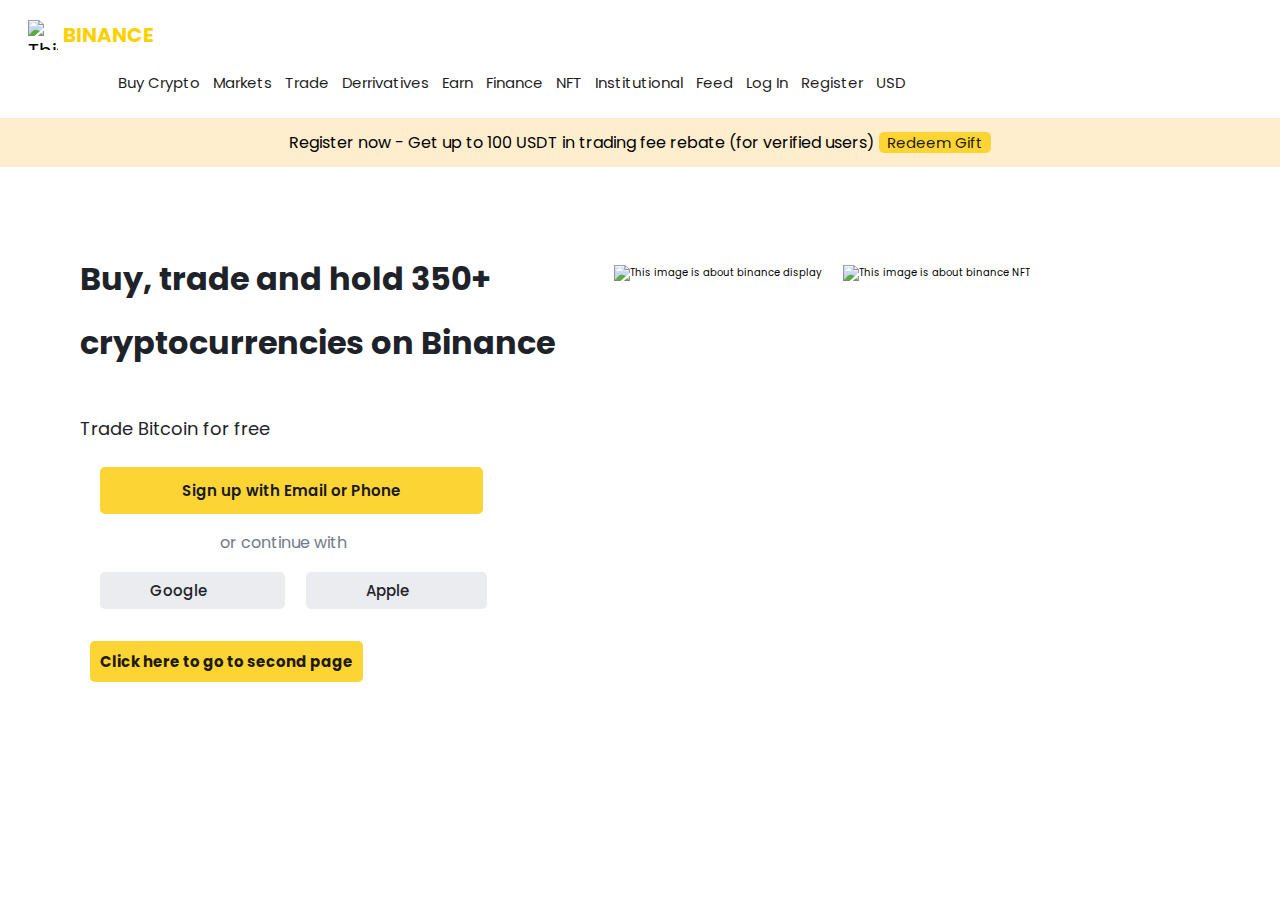
==== All HTML files/header.html @ 0fce3d9c "Complete my changes" ====
<!DOCTYPE html>
<html lang="en">

<head>
    <meta charset="UTF-8">
    <meta http-equiv="X-UA-Compatible" content="IE=edge">
    <meta name="viewport" content="width=device-width, initial-scale=1.0">
    <link rel="stylesheet" href="../CSS/style.css">
    <link rel="stylesheet" href="https://cdnjs.cloudflare.com/ajax/libs/font-awesome/6.3.0/css/all.min.css"
        integrity="sha512-SzlrxWUlpfuzQ+pcUCosxcglQRNAq/DZjVsC0lE40xsADsfeQoEypE+enwcOiGjk/bSuGGKHEyjSoQ1zVisanQ=="
        crossorigin="anonymous" referrerpolicy="no-referrer" />
    <title>Binance - Cryptocurrency Exchange</title>
    <link rel="shortcut icon" type="image" href="./logo2.png">
</head>

<body>

    <header class="header">
        <nav class="navbar">
            <img src="../logo2.png" alt="This is the logo of website">
            <h1 class="logo">BINANCE</h1>

            <ul class="nav-items">

                <li class="nav-item"><a href="">Buy Crypto</a></li>
                <li class="nav-item"><a href="">Markets</a></li>
                <li class="nav-item"><a href="">Trade</a></li>
                <li class="nav-item"><a href="">Derrivatives</a></li>
                <li class="nav-item"><a href="">Earn</a></li>
                <li class="nav-item"><a href="">Finance</a></li>
                <li class="nav-item"><a href="">NFT</a></li>
                <li class="nav-item"><a href="">Institutional</a></li>
                <li class="nav-item"><a href="">Feed</a></li>
                <li class="nav-item"><a href="">Log In</a></li>
                <li class="nav-item"><a href="">Register</a></li>
                <li class="nav-item"><a href="">USD</a></li>

            </ul>
        </nav>


        <p class="nav-line">
            Register now - Get up to 100 USDT in trading fee rebate (for verified users) <a href="">Redeem
                Gift</a>
        </p>

        <br><br><br> <br> <br>
        <div class="right-div">
            <img class=pic1 src="../pic1.jpg" alt="This image is about binance display">
            <img class=pic2 src="../pic2.jpg" alt="This image is about binance NFT">
        </div>
        <div class="header-content">
            <h1 class="part-A">Buy, trade and hold 350+</h1>
            <h1 class="part-B">cryptocurrencies on Binance</h1> <br> <br>



            <p class="part-C">Trade Bitcoin for free</p> <br>
        </div>
        <a class=login href="">Sign up with Email or Phone</a> <br> <br>
        <p class="login-continue">or continue with</p> <br>


        <a class="login-google" href="www.google.com">Google</a>
        <a class=login-apple href="www.apple.com">Apple</a> <br><br><br><br>

        <a class="first-page" href="section1.html">Click here to go to second page</a>
    </header> <br> <br> <br>

</body>

</html>
---- CSS/style.css ----
@import url('https://fonts.googleapis.com/css2?family=Poppins:ital,wght@0,200;0,300;0,400;0,500;0,600;1,200;1,300;1,400;1,500&display=swap');

*,
*::after,
*::before {
    box-sizing: border-box;
    padding: 0;
    margin: 0;
}

html {
    font-size: 62.5%;

}

body {
    font-family: 'Poppins', sans-serif;

}

ul li {
    list-style: none;
}

a {
    font-size: 1.5rem;
    text-decoration: none;
    color: rgba(0, 0, 0, 0.89);
}

p,
li {
    font-size: 1.6rem;
    margin-bottom: 0.5em;
}

h1,
h2,
h3 {
    margin-bottom: 0.5em;
}

img {
    width: 30px;
    height: 30px;
    margin-left: 18px;
    margin-top: 10px;

}

.header {
    height: 95vh;
}

.navbar {

    padding: 1rem;
}

.header .logo {
    color: rgb(255, 208, 0);
    margin-left: 5px;
    margin-top: 10px;
}

.header .navbar .logo,
.header .navbar img {
    float: left;
    font-size: 2rem;
}

.header .navbar .nav-items {
    float: right;
    margin-top: 0.5rem;
    margin-right: 360px;
}

.header .navbar .nav-item {
    display: inline-block;
    padding: 0.5rem;
}


.navbar::after {
    content: '';
    display: block;
    clear: both;
}

.nav-line {
    text-align: center;

    padding: 12px;
    background-color: rgba(255, 166, 0, 0.192);
}

.nav-line a {
    background-color: #FCD535;
    border-radius: 5px;
    padding-left: 8px;
    padding-right: 8px;
}

.header-content .part-A {
    margin-left: 80px;
    font-size: xx-large;
    color: #1E2329;

}

.header-content .part-B {
    margin-left: 80px;
    font-size: xx-large;
    color: #1E2329;
}

.header-content .part-C {
    margin-left: 80px;
    color: #1E2329;
    font-weight: 400;
    font-size: large;
}

.login {
    margin-left: 100px;
    color: #181A20;
    background-color: #FCD535;
    border: 2px solid #FCD535;
    padding-top: 10px;
    padding-bottom: 10px;
    display: inline-block;
    padding-left: 80px;
    padding-right: 80px;
    font-weight: 550;
    border-radius: 5px;
}

.login-continue {
    margin-left: 220px;
    color: #707A8A;
}

.login-google {
    background-color: #EAECEF;
    border-radius: 5px;
    margin-left: 100px;
    padding-top: 8px;
    padding-bottom: 8px;
    padding-left: 50px;
    padding-right: 78px;
    color: #1E2329;
    font-weight: 500;
}

.login-apple {

    margin-left: 18px;
    padding-top: 8px;
    padding-bottom: 8px;
    padding-left: 60px;
    padding-right: 78px;
    background-color: #EAECEF;
    border-radius: 5px;
    color: #1E2329;
    font-weight: 500;
}

.right-div {
    display: inline-block;
    float: right;
    margin-right: 250px;

}

.pic1 {
    height: 350px;
    width: 250px;
}

.pic2 {
    height: 350px;
    width: 200px;
}



.content {
    display: flex;
    flex-direction: row;
    margin-top: 100px;
    padding-bottom: 50px;
    margin-left: 80px;
}

.content-1 h1 {
    font-size: xx-large;
    color: #181A20;

}

.content-2 {
    font-size: x-large;
    color: #181A20;
    margin-left: 90px;
}

.content-3 {
    font-size: x-large;
    color: #181A20;
    margin-left: 90px;
}

.content-4 {
    font-size: x-large;
    color: #181A20;
    margin-left: 150px;
}

.image3 {
    display: block;
    width: 1250px;
    height: 300px;
    margin-left: 60px;
    margin-top: 50px;
    margin-bottom: 100px;
    border-radius: 20px;
}



.page-3heading {
    font-size: x-large;
    margin-left: 80px;
    margin-top: 60px;
}

.pheading-page3 {
    display: flex;
    justify-content: space-around;
    font-weight: 200;
    font-size: small;
    margin-top: 70px;
}

.heading-part1 {
    display: flex;
    justify-content: space-around;
    font-weight: 500;
    margin-top: 20px;
}

.heading-part2 {
    display: flex;
    justify-content: space-around;
    margin-top: 20px;
    font-weight: 500;
}


.heading-part3 {
    display: flex;
    justify-content: space-around;
    margin-top: 20px;
    font-weight: 500;
}


.heading-part4 {
    display: flex;
    justify-content: space-around;
    margin-top: 20px;
    font-weight: 500;
}

.heading-part5 {
    display: flex;
    justify-content: space-around;
    margin-top: 20px;
    font-weight: 500;
}

.last-part {
    margin-top: 70px;
    margin-left: 70px;
}

.page3-last {
    margin-bottom: 30px;
    font-size: x-large;
}

.last-part a {
    font-weight: 500;
    background-color: #FCD535;
    padding-top: 10px;
    padding-bottom: 10px;
    padding-left: 40px;
    padding-right: 40px;
    border-radius: 3px;

}

.image4-heading {
    margin-top: 110px;
    margin-left: 70px;
}

.image4-heading h1 {
    font-size: xx-large;
}

.image4-heading p {
    font-size: medium;
    font-weight: 400;
    color: #1E2329;
}

.image4-data {
    margin-top: 70px;
    margin-left: 170px;
}

.data1 {
    margin-bottom: 60px;
    font-size: large;
}


.data1 p {
    font-weight: 300;
}

.data2 {
    margin-bottom: 60px;
    font-size: large;

}


.data2 p {
    font-weight: 300;
}

.data3 {
    margin-top: 60px;
    font-size: large;
    margin-bottom: 70px;
}

.data3 p {
    font-weight: 300;
}

.image4-link {
    margin-bottom: 90px;
    font-weight: 500;
    background-color: #FCD535;
    padding-top: 10px;
    padding-bottom: 10px;
    padding-left: 40px;
    padding-right: 40px;
    border-radius: 3px;
}

.pic4 {
    display: inline-block;
    float: right;
}

.pic4 img {
    width: 325px;
    height: 650px;
    margin-right: 220px;
    margin-bottom: 190px;
}


.data1 img {
    width: 90px;
    height: 50px;
}


.data2 img {
    width: 90px;
    height: 50px;
}

.data3 img {
    width: 90px;
    height: 50px;
}

.first-page {
    margin-left: 90px;
    background-color: #FCD535;
    padding: 10px;
    border-radius: 5px;
    font-weight: 700;
}

.second-page {
    margin-left: 500px;
    background-color: #FCD535;
    padding: 10px;
    border-radius: 5px;
    font-weight: 700;

}

.third-page {
    margin-left: 500px;
    background-color: #FCD535;
    padding: 10px;
    border-radius: 5px;
    font-weight: 700;

}

.section-back {
    margin-left: 500px;
    background-color: #FCD535;
    padding: 10px;
    border-radius: 5px;
    font-weight: 700;

}

.part-2 {
    margin-top: 30px;
    margin-left: 60px;
}

.part-2 h1 {
    font-weight: 900;
    font-size: xx-large;
}

.part-2 p {
    font-weight: 300;
}

.container-1 {
    display: flex;
    flex-direction: row;
    justify-content: space-around;
    margin-top: 60px;

}

.box-1 {
    border: 2px solid whitesmoke;
    border-radius: 10px;
    background-color: whitesmoke;
}

.box-1 h1 {
    color: #03A66D;
}



.box-2 {
    border: 2px solid whitesmoke;
    border-radius: 10px;
    background-color: whitesmoke;
}

.box-2 h1 {
    color: #03A66D;
}

.fourth-page {}


.box-3 {
    border: 2px solid whitesmoke;
    border-radius: 10px;
    background-color: whitesmoke;
}

.box-3 h1 {
    color: #03A66D;
}

.box-4 {
    border: 2px solid whitesmoke;
    border-radius: 10px;
    background-color: whitesmoke;
}

.box-4 h1 {
    color: #03A66D;
}




.container-2 {
    display: flex;
    flex-direction: row;
    justify-content: space-around;
    margin-top: 60px;

}


.box-5 {
    border: 2px solid whitesmoke;
    border-radius: 10px;
    background-color: whitesmoke;
}


.box-5 h1 {
    color: #03A66D;
}

.box-6 {
    border: 2px solid whitesmoke;
    border-radius: 10px;
    background-color: whitesmoke;
}

.box-6 h1 {
    color: #03A66D;
}



.box-7 {
    border: 2px solid whitesmoke;
    border-radius: 10px;
    background-color: whitesmoke;
}

.box-7 h1 {
    color: #03A66D;
}



.box-8 {
    border: 2px solid whitesmoke;
    border-radius: 10px;
    background-color: whitesmoke;
}

.box-8 h1 {
    color: #03A66D;
}

.earn-link {
    display: inline-block;
    background-color: #FCD535;
    margin-top: 90px;
    margin-left: 60px;
    padding-top: 10px;
    padding-bottom: 10px;
    padding-left: 40px;
    padding-right: 40px;
    border-radius: 5px;
}

.fourth-page {
    margin-left: 500px;
    background-color: #FCD535;
    padding: 10px;
    border-radius: 5px;
    font-weight: 700;
}


.section3-back {
    margin-left: 500px;
    background-color: #FCD535;
    padding: 10px;
    border-radius: 5px;
    font-weight: 700;

}

.part-3 h1 {
    font-size: xx-large;
    color: #181A20;
    margin-top: 40px;
    margin-left: 70px;
}

.img-container {
    display: flex;

}

.img-8 {
    margin-left: 40px;
    width: 400px;
    height: 600px;
}

.img-9 {
    margin-left: 40px;
    width: 400px;
    height: 600px;
}

.img-10 {
    margin-left: 40px;
    width: 400px;
    height: 600px;
}

.heading {
    display: inline-block;
    background-color: #FCD535;
    margin-left: 70px;
    margin-top: 30px;
    padding: 8px;
    padding-left: 50px;
    padding-right: 50px;
    font-size: medium;
    font-weight: 400;
}


.fifth-page {
    margin-left: 700px;
    background-color: #FCD535;
    padding: 5px;
    border-radius: 5px;
    font-weight: 700;

}

.section4-back {
    margin-left: 500px;
    background-color: #FCD535;
    padding: 5px;
    border-radius: 5px;
    font-weight: 700;

}


.part-4 h1 {
    margin-top: 50px;
    margin-left: 60px;
    font-size: xx-large;
    font-weight: bolder;
}

.part-4 p {
    margin-left: 60px;
    font-weight: 400;
    font-size: large;
    color: #1E2329;
}

.float-image {
    float: right;
    height: 700px;
    width: 500px;
    margin-right: 100px;
}

.first img {
    width: 70px;
    height: 70px;
    margin-top: 50px;
    margin-left: 65px;
}

.first p {
    font-size: medium;
}

.first h2 {
    margin-left: 65px;
    font-size: x-large;
}

.second img {
    width: 70px;
    height: 70px;
    margin-top: 50px;
    margin-left: 65px;
}

.second h2 {
    margin-left: 65px;
    font-size: x-large;
}

.third img {
    width: 70px;
    height: 70px;
    margin-top: 50px;
    margin-left: 65px;
}

.second p {
    font-size: medium;
}

.third h2 {
    margin-left: 65px;
    font-size: x-large;
}

.third p {
    font-size: medium;
}

.start {

    display: inline-block;
    margin-left: 70px;
    margin-top: 50px;
    padding-left: 40px;
    padding-right: 40px;
    padding-top: 10px;
    padding-bottom: 10px;
    background-color: #FCD535;
    font-weight: 500;
    font-size: medium;
    border-radius: 5px;
}


.sixth-page {
    margin-left: 500px;
    background-color: #FCD535;
    padding: 5px;
    border-radius: 5px;
    font-weight: 700;
}



.section5-back {
    margin-left: 500px;
    background-color: #FCD535;
    padding: 5px;
    border-radius: 5px;
    font-weight: 700;


}


.part-5 h1 {
    padding-top: 50px;
    padding-left: 50px;
    font-size: xx-large;
    font-weight: 900;
    color: #1E2329;
}

.part-5 p {
    padding-left: 50px;
    font-size: large;
    font-weight: 350;

}

.picture-1 img {
    margin-top: 90px;
    margin-left: 120px;
    width: 500px;
    height: 300px;
}

.picture-2 {
    float: right;
    margin-right: 200px;
    width: 400px;
    height: 450px;
    background-color: whitesmoke;
}

.items {
    width: 10px;
    height: 10px;
}

.items-1 {
    display: flex;
    align-content: space-between;
    margin-top: 30px;
}

.items-1 img {
    width: 70px;
    height: 70px;
}

.items-2 img {
    width: 70px;
    height: 70px;
}

.items-2 {
    display: flex;
    justify-content: space-between;
    margin-top: 30px;
}

.items-2 img {
    width: 70px;
    height: 60px;
}

.items-3 {
    margin-top: 30px;
}

.items-3 img {
    width: 60px;
    height: 60px;
}

.item img {

    width: 350px;
    height: 100px;
}

.seventh-page {
    display: inline-block;
    margin-top: 90px;
    background-color: #FCD535;
    padding: 5px;
    border-radius: 5px;
    font-weight: 700;
    margin-left: 300px;

}



.section6-back {
    background-color: #FCD535;
    padding: 5px;
    border-radius: 5px;
    font-weight: 700;
    margin-left: 500px;

}


.part-6 h1 {
    display: inline-block;
    margin-top: 70px;
    margin-left: 70px;
    font-size: xx-large;
}

.container-6 {
    display: flex;
    justify-content: space-around;
}

.container-6 img {
    width: 50px;
    height: 50px;
}

.container-6 p {
    font-size: medium;
}

.container-6 a {
    color: #C99400;
}

.earning-heading {
    margin-left: 500px;
    margin-top: 100px;
}

.earning-heading a {
    margin-left: 130px;
    display: inline-block;
    margin-top: 5px;
    font-size: medium;
    font-weight: 450;
    background-color: #FCD535;
    padding-left: 40px;
    padding-right: 40px;
    padding-top: 10px;
    padding-bottom: 10px;
    border-radius: 5px;
}
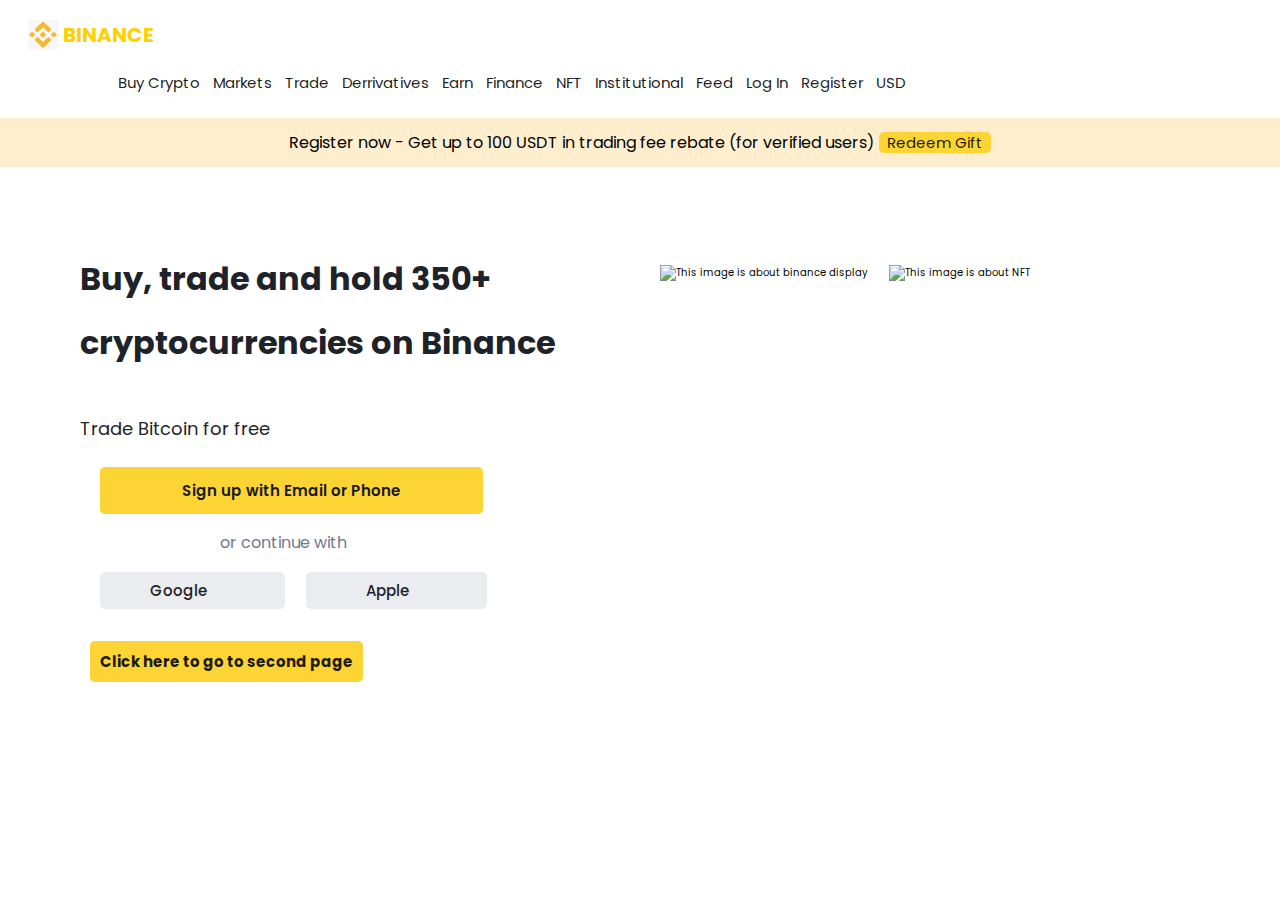
==== commit bbb86dcf: "all files changed" ====
--- a/All HTML files/header.html
+++ b/All HTML files/header.html
@@ -17,7 +17,7 @@
 
     <header class="header">
         <nav class="navbar">
-            <img src="../logo2.png" alt="This is the logo of website">
+            <img src="../All Images/logo2.png" alt="This is the logo of website">
             <h1 class="logo">BINANCE</h1>
 
             <ul class="nav-items">
@@ -46,8 +46,8 @@
 
         <br><br><br> <br> <br>
         <div class="right-div">
-            <img class=pic1 src="../pic1.jpg" alt="This image is about binance display">
-            <img class=pic2 src="../pic2.jpg" alt="This image is about binance NFT">
+            <img class=pic1 src="../All Images/pic1.jpg" alt="This image is about binance display">
+            <img class=pic2 src="../All Images/pic2.jpg" alt="This image is about NFT">
         </div>
         <div class="header-content">
             <h1 class="part-A">Buy, trade and hold 350+</h1>
--- a/CSS/style.css
+++ b/CSS/style.css
@@ -256,12 +256,27 @@
     font-weight: 500;
 }
 
-
 .heading-part3 {
     display: flex;
     justify-content: space-around;
     margin-top: 20px;
     font-weight: 500;
+}
+
+.para-1 {
+    margin-right: 50px;
+}
+
+.para-2 {
+    margin-right: 40px;
+}
+
+.para-3 {
+    margin-right: 10px;
+}
+
+.para-4 {
+    margin-right: 45px;
 }
 
 
@@ -443,13 +458,13 @@
 .container-1 {
     display: flex;
     flex-direction: row;
-    justify-content: space-around;
+    justify-content: space-between;
     margin-top: 60px;
 
 }
 
 .box-1 {
-    border: 2px solid whitesmoke;
+    border: 1.5px solid whitesmoke;
     border-radius: 10px;
     background-color: whitesmoke;
 }
@@ -461,7 +476,7 @@
 
 
 .box-2 {
-    border: 2px solid whitesmoke;
+    border: 1.5px solid whitesmoke;
     border-radius: 10px;
     background-color: whitesmoke;
 }
@@ -470,11 +485,8 @@
     color: #03A66D;
 }
 
-.fourth-page {}
-
-
 .box-3 {
-    border: 2px solid whitesmoke;
+    border: 1.5px solid whitesmoke;
     border-radius: 10px;
     background-color: whitesmoke;
 }
@@ -484,7 +496,7 @@
 }
 
 .box-4 {
-    border: 2px solid whitesmoke;
+    border: 1.5px solid whitesmoke;
     border-radius: 10px;
     background-color: whitesmoke;
 }
@@ -499,14 +511,14 @@
 .container-2 {
     display: flex;
     flex-direction: row;
-    justify-content: space-around;
+    justify-content: space-between;
     margin-top: 60px;
 
 }
 
 
 .box-5 {
-    border: 2px solid whitesmoke;
+    border: 1.5px solid whitesmoke;
     border-radius: 10px;
     background-color: whitesmoke;
 }
@@ -517,21 +529,24 @@
 }
 
 .box-6 {
-    border: 2px solid whitesmoke;
+    border: 1.5px solid whitesmoke;
     border-radius: 10px;
     background-color: whitesmoke;
+    margin-left: 15px;
+
 }
 
 .box-6 h1 {
     color: #03A66D;
 }
 
-
-
 .box-7 {
-    border: 2px solid whitesmoke;
+    border: 1.5px solid whitesmoke;
     border-radius: 10px;
     background-color: whitesmoke;
+    margin-right: 10px;
+    margin-left: 20px;
+    padding-right: 28px;
 }
 
 .box-7 h1 {
@@ -539,16 +554,19 @@
 }
 
 
-
 .box-8 {
-    border: 2px solid whitesmoke;
+    border: 1.5px solid whitesmoke;
     border-radius: 10px;
     background-color: whitesmoke;
+    margin-right: 0px;
+    padding-right: 40px;
 }
 
 .box-8 h1 {
     color: #03A66D;
 }
+
+
 
 .earn-link {
     display: inline-block;
@@ -595,20 +613,60 @@
 .img-8 {
     margin-left: 40px;
     width: 400px;
-    height: 600px;
+    height: 300px;
 }
 
 .img-9 {
     margin-left: 40px;
     width: 400px;
-    height: 600px;
+    height: 300px;
 }
 
 .img-10 {
     margin-left: 40px;
     width: 400px;
-    height: 600px;
-}
+    height: 300px;
+}
+
+.heading-container {
+    display: flex;
+}
+
+.heading-8 h1 {
+    margin-left: 40px;
+}
+
+.heading-8 p {
+    margin-left: 40px;
+}
+
+.heading-9 h1 {
+    margin-left: 90px;
+}
+
+.heading-9 p {
+    margin-left: 90px;
+}
+
+.heading-10 h1 {
+    margin-right: 150px;
+}
+
+.heading-10 p {
+    margin-left: 70px;
+}
+
+
+
+
+
+
+
+
+
+
+
+
 
 .heading {
     display: inline-block;
@@ -772,58 +830,53 @@
 
 .picture-2 {
     float: right;
-    margin-right: 200px;
-    width: 400px;
+    margin-right: 150px;
+    width: 450px;
     height: 450px;
     background-color: whitesmoke;
 }
 
+.item img {
+    width: 430px;
+    height: 120px;
+}
+
 .items {
-    width: 10px;
-    height: 10px;
+    display: inline-block;
 }
 
 .items-1 {
     display: flex;
     align-content: space-between;
-    margin-top: 30px;
-}
-
-.items-1 img {
-    width: 70px;
-    height: 70px;
-}
-
-.items-2 img {
-    width: 70px;
-    height: 70px;
+    margin-top: 60px;
+}
+
+.items-1 p {
+    font-size: small;
+    margin-left: 0px;
 }
 
 .items-2 {
     display: flex;
     justify-content: space-between;
-    margin-top: 30px;
-}
-
-.items-2 img {
-    width: 70px;
-    height: 60px;
-}
+    margin-top: 60px;
+}
+
+.items-3 p {
+    font-size: small;
+}
+
+
 
 .items-3 {
-    margin-top: 30px;
-}
-
-.items-3 img {
-    width: 60px;
-    height: 60px;
-}
-
-.item img {
-
-    width: 350px;
-    height: 100px;
-}
+    margin-top: 60px;
+}
+
+.items-3 p {
+    font-size: small;
+}
+
+
 
 .seventh-page {
     display: inline-block;
@@ -879,8 +932,9 @@
 }
 
 .earning-heading a {
+
+    display: inline-block;
     margin-left: 130px;
-    display: inline-block;
     margin-top: 5px;
     font-size: medium;
     font-weight: 450;
